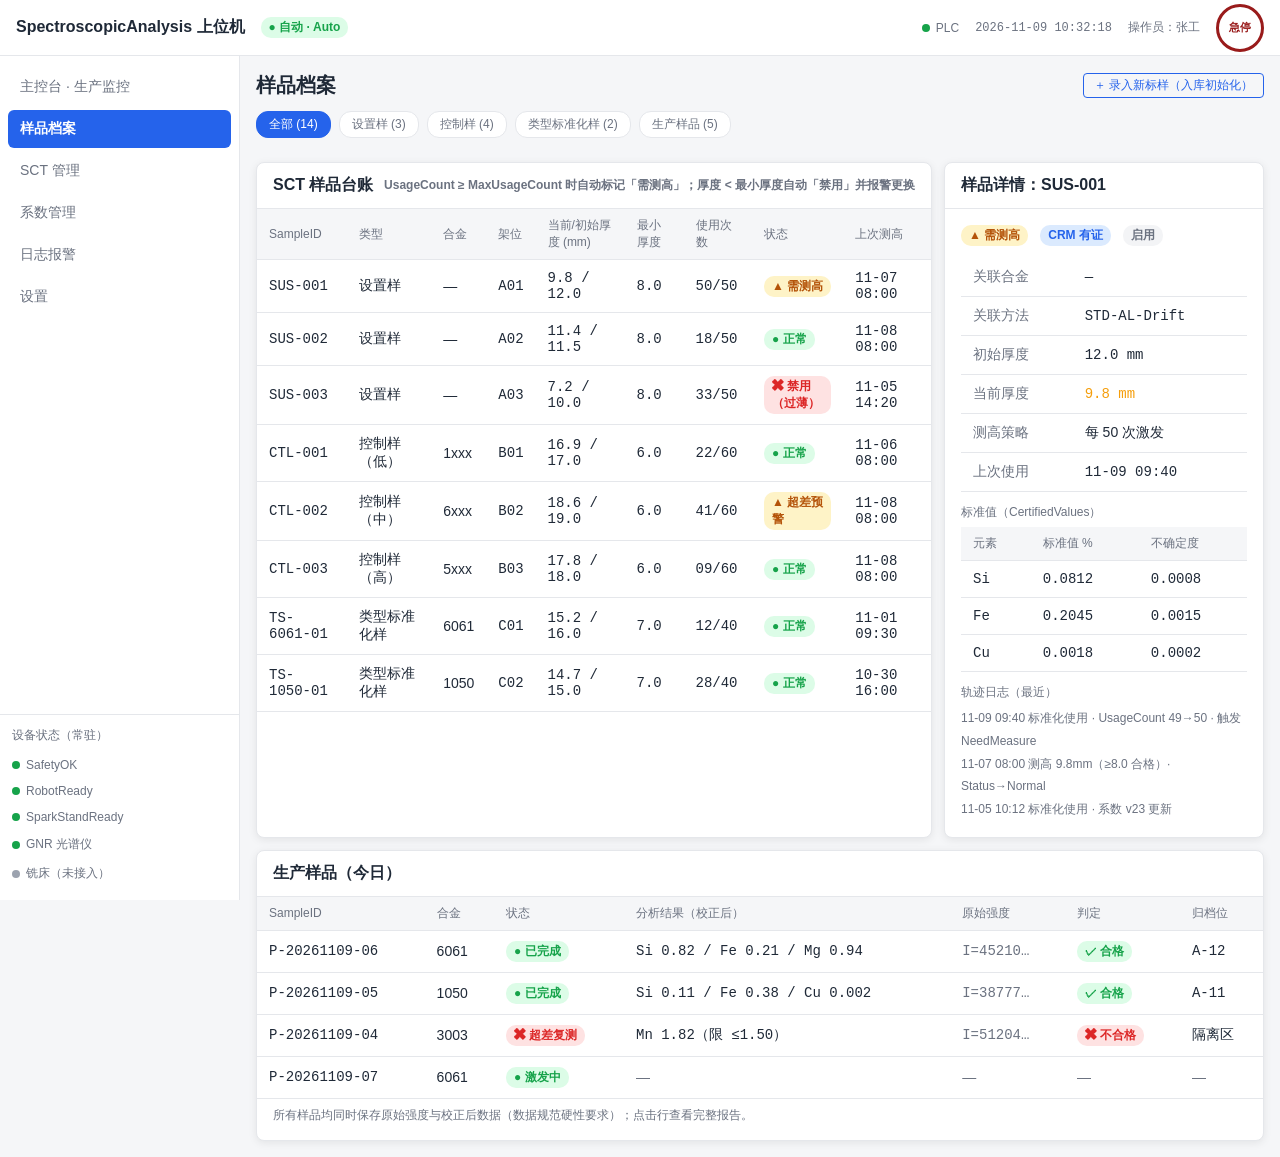
==== docs/prototypes/samples.html @ e900b166 "docs: 添加界面原型（HTML 高保真，6 页 + 导航首页）" ====
<!DOCTYPE html>
<html lang="zh-CN">
<head>
<meta charset="UTF-8">
<title>样品档案 — SpectroscopicAnalysis</title>
<link rel="stylesheet" href="shared.css">
</head>
<body>

<header class="topbar">
  <span class="brand">SpectroscopicAnalysis 上位机</span>
  <span class="badge running">● 自动 · Auto</span>
  <span class="spacer"></span>
  <span class="comm-indicator"><span class="dot running"></span>PLC</span>
  <span class="clock mono">2026-11-09 10:32:18</span>
  <span class="user">操作员：张工</span>
  <button class="estop-btn" onclick="alert('原型演示：触发急停（需二次确认）')">急停</button>
</header>

<div class="layout">
  <aside class="sidebar">
    <nav class="nav">
      <a href="dashboard.html">主控台 · 生产监控</a>
      <a href="samples.html" class="active">样品档案</a>
      <a href="sct.html">SCT 管理</a>
      <a href="coefficients.html">系数管理</a>
      <a href="alarms.html">日志报警</a>
      <a href="settings.html">设置</a>
    </nav>
    <div class="device-panel">
      <h4>设备状态（常驻）</h4>
      <div class="device-row"><span class="comm-indicator"><span class="dot running"></span>SafetyOK</span></div>
      <div class="device-row"><span class="comm-indicator"><span class="dot running"></span>RobotReady</span></div>
      <div class="device-row"><span class="comm-indicator"><span class="dot running"></span>SparkStandReady</span></div>
      <div class="device-row"><span class="comm-indicator"><span class="dot running"></span>GNR 光谱仪</span></div>
      <div class="device-row"><span class="comm-indicator"><span class="dot idle"></span>铣床（未接入）</span></div>
    </div>
  </aside>

  <main class="content">
    <div class="row" style="align-items:center;">
      <span class="page-title">样品档案</span>
      <span class="spacer grow"></span>
      <button class="btn ghost small">＋ 录入新标样（入库初始化）</button>
    </div>

    <!-- 类型筛选 -->
    <div class="tag-filter" id="filter">
      <button class="tf active">全部 (14)</button>
      <button class="tf">设置样 (3)</button>
      <button class="tf">控制样 (4)</button>
      <button class="tf">类型标准化样 (2)</button>
      <button class="tf">生产样品 (5)</button>
    </div>

    <div class="row">
      <!-- 样品台账 -->
      <section class="card grow">
        <div class="card-title">SCT 样品台账
          <span class="text-12 text-secondary">UsageCount ≥ MaxUsageCount 时自动标记「需测高」；厚度 &lt; 最小厚度自动「禁用」并报警更换</span>
        </div>
        <table class="grid">
          <thead><tr>
            <th>SampleID</th><th>类型</th><th>合金</th><th>架位</th><th>当前/初始厚度 (mm)</th><th>最小厚度</th><th>使用次数</th><th>状态</th><th>上次测高</th>
          </tr></thead>
          <tbody>
            <tr onclick="showDetail('SUS-001')" style="cursor:pointer;">
              <td class="mono">SUS-001</td><td>设置样</td><td>—</td><td class="mono">A01</td><td class="mono">9.8 / 12.0</td><td class="mono">8.0</td><td class="mono">50/50</td>
              <td><span class="badge warning">▲ 需测高</span></td><td class="mono">11-07 08:00</td>
            </tr>
            <tr onclick="showDetail('SUS-002')" style="cursor:pointer;">
              <td class="mono">SUS-002</td><td>设置样</td><td>—</td><td class="mono">A02</td><td class="mono">11.4 / 11.5</td><td class="mono">8.0</td><td class="mono">18/50</td>
              <td><span class="badge running">● 正常</span></td><td class="mono">11-08 08:00</td>
            </tr>
            <tr onclick="showDetail('SUS-003')" style="cursor:pointer;">
              <td class="mono">SUS-003</td><td>设置样</td><td>—</td><td class="mono">A03</td><td class="mono">7.2 / 10.0</td><td class="mono">8.0</td><td class="mono">33/50</td>
              <td><span class="badge failed">✖ 禁用（过薄）</span></td><td class="mono">11-05 14:20</td>
            </tr>
            <tr onclick="showDetail('CTL-001')" style="cursor:pointer;">
              <td class="mono">CTL-001</td><td>控制样（低）</td><td>1xxx</td><td class="mono">B01</td><td class="mono">16.9 / 17.0</td><td class="mono">6.0</td><td class="mono">22/60</td>
              <td><span class="badge running">● 正常</span></td><td class="mono">11-06 08:00</td>
            </tr>
            <tr onclick="showDetail('CTL-002')" style="cursor:pointer;">
              <td class="mono">CTL-002</td><td>控制样（中）</td><td>6xxx</td><td class="mono">B02</td><td class="mono">18.6 / 19.0</td><td class="mono">6.0</td><td class="mono">41/60</td>
              <td><span class="badge warning">▲ 超差预警</span></td><td class="mono">11-08 08:00</td>
            </tr>
            <tr onclick="showDetail('CTL-003')" style="cursor:pointer;">
              <td class="mono">CTL-003</td><td>控制样（高）</td><td>5xxx</td><td class="mono">B03</td><td class="mono">17.8 / 18.0</td><td class="mono">6.0</td><td class="mono">09/60</td>
              <td><span class="badge running">● 正常</span></td><td class="mono">11-08 08:00</td>
            </tr>
            <tr onclick="showDetail('TS-6061-01')" style="cursor:pointer;">
              <td class="mono">TS-6061-01</td><td>类型标准化样</td><td>6061</td><td class="mono">C01</td><td class="mono">15.2 / 16.0</td><td class="mono">7.0</td><td class="mono">12/40</td>
              <td><span class="badge running">● 正常</span></td><td class="mono">11-01 09:30</td>
            </tr>
            <tr onclick="showDetail('TS-1050-01')" style="cursor:pointer;">
              <td class="mono">TS-1050-01</td><td>类型标准化样</td><td>1050</td><td class="mono">C02</td><td class="mono">14.7 / 15.0</td><td class="mono">7.0</td><td class="mono">28/40</td>
              <td><span class="badge running">● 正常</span></td><td class="mono">10-30 16:00</td>
            </tr>
          </tbody>
        </table>
      </section>

      <!-- 详情卡片 -->
      <section class="card" style="width:320px; align-self:flex-start;">
        <div class="card-title" id="detailTitle">样品详情：SUS-001</div>
        <div class="card-body">
          <div class="row" style="margin-bottom:12px;">
            <span class="badge warning">▲ 需测高</span>
            <span class="badge info">CRM 有证</span>
            <span class="badge idle">启用</span>
          </div>
          <table class="grid">
            <tbody>
              <tr><td class="text-secondary">关联合金</td><td class="mono">—</td></tr>
              <tr><td class="text-secondary">关联方法</td><td class="mono">STD-AL-Drift</td></tr>
              <tr><td class="text-secondary">初始厚度</td><td class="mono">12.0 mm</td></tr>
              <tr><td class="text-secondary">当前厚度</td><td class="mono" style="color:var(--color-status-warning)">9.8 mm</td></tr>
              <tr><td class="text-secondary">测高策略</td><td>每 50 次激发</td></tr>
              <tr><td class="text-secondary">上次使用</td><td class="mono">11-09 09:40</td></tr>
            </tbody>
          </table>
          <div style="font-size:12px;color:var(--color-text-secondary);margin:12px 0 6px;">标准值（CertifiedValues）</div>
          <table class="grid">
            <thead><tr><th>元素</th><th>标准值 %</th><th>不确定度</th></tr></thead>
            <tbody>
              <tr><td class="mono">Si</td><td class="mono">0.0812</td><td class="mono">0.0008</td></tr>
              <tr><td class="mono">Fe</td><td class="mono">0.2045</td><td class="mono">0.0015</td></tr>
              <tr><td class="mono">Cu</td><td class="mono">0.0018</td><td class="mono">0.0002</td></tr>
            </tbody>
          </table>
          <div style="font-size:12px;color:var(--color-text-secondary);margin:12px 0 6px;">轨迹日志（最近）</div>
          <div class="text-12 text-secondary" style="line-height:1.9;">
            11-09 09:40 标准化使用 · UsageCount 49→50 · 触发 NeedMeasure<br>
            11-07 08:00 测高 9.8mm（≥8.0 合格）· Status→Normal<br>
            11-05 10:12 标准化使用 · 系数 v23 更新
          </div>
        </div>
      </section>
    </div>

    <!-- 生产样品 -->
    <section class="card">
      <div class="card-title">生产样品（今日）</div>
      <table class="grid">
        <thead><tr>
          <th>SampleID</th><th>合金</th><th>状态</th><th>分析结果（校正后）</th><th>原始强度</th><th>判定</th><th>归档位</th>
        </tr></thead>
        <tbody>
          <tr><td class="mono">P-20261109-06</td><td>6061</td><td><span class="badge running">● 已完成</span></td><td class="mono">Si 0.82 / Fe 0.21 / Mg 0.94</td><td class="mono text-secondary">I=45210…</td><td><span class="badge running">✓ 合格</span></td><td class="mono">A-12</td></tr>
          <tr><td class="mono">P-20261109-05</td><td>1050</td><td><span class="badge running">● 已完成</span></td><td class="mono">Si 0.11 / Fe 0.38 / Cu 0.002</td><td class="mono text-secondary">I=38777…</td><td><span class="badge running">✓ 合格</span></td><td class="mono">A-11</td></tr>
          <tr><td class="mono">P-20261109-04</td><td>3003</td><td><span class="badge failed">✖ 超差复测</span></td><td class="mono">Mn 1.82（限 ≤1.50）</td><td class="mono text-secondary">I=51204…</td><td><span class="badge failed">✖ 不合格</span></td><td class="mono">隔离区</td></tr>
          <tr><td class="mono">P-20261109-07</td><td>6061</td><td><span class="badge running">● 激发中</span></td><td class="text-secondary">—</td><td class="text-secondary">—</td><td class="text-secondary">—</td><td class="text-secondary">—</td></tr>
        </tbody>
      </table>
      <div class="card-body text-12 text-secondary" style="padding-top:8px;">所有样品均同时保存原始强度与校正后数据（数据规范硬性要求）；点击行查看完整报告。</div>
    </section>
  </main>
</div>

<script>
// 筛选演示
document.querySelectorAll('#filter .tf').forEach(t => t.onclick = () => {
  document.querySelectorAll('#filter .tf').forEach(x => x.classList.remove('active'));
  t.classList.add('active');
});
// 详情切换演示
function showDetail(id) {
  document.getElementById('detailTitle').textContent = '样品详情：' + id;
}
</script>
</body>
</html>
---- docs/prototypes/shared.css ----
/* ============================================================
   SpectroscopicAnalysis 上位机界面原型 · 共享样式
   依据：docs/界面设计规范.md（浅色简洁风 + HandyControl 语义）
   色值/字号/布局均与规范一一对应，作为 WPF 开发像素级参照
   ============================================================ */

:root {
  /* ---- 3.1 基础色板 ---- */
  --color-bg-page: #F5F6F8;
  --color-bg-card: #FFFFFF;
  --color-border-default: #E5E7EB;
  --color-primary: #2563EB;
  --color-primary-hover: #1D4ED8;
  --color-danger: #DC2626;

  /* ---- 3.2 文字层级 ---- */
  --color-text-primary: #1F2937;
  --color-text-secondary: #6B7280;
  --color-text-disabled: #D1D5DB;

  /* ---- 3.3 状态色（语义固定） ---- */
  --color-status-running: #16A34A;
  --color-status-idle: #9CA3AF;
  --color-status-warning: #F59E0B;
  --color-status-failed: #DC2626;
  --color-status-emergency: #991B1B;
  --color-status-info: #2563EB;

  /* ---- 布局常量 ---- */
  --topbar-h: 56px;
  --sidebar-w: 240px;
  --radius-card: 8px;
  --font-family: "Microsoft YaHei UI", "Microsoft YaHei", "PingFang SC", sans-serif;
}

* { margin: 0; padding: 0; box-sizing: border-box; }

body {
  font-family: var(--font-family);
  font-size: 14px;
  color: var(--color-text-primary);
  background: var(--color-bg-page);
}

/* ============ 布局骨架（规范第 5 节） ============ */

/* 顶栏 56px */
.topbar {
  height: var(--topbar-h);
  background: var(--color-bg-card);
  border-bottom: 1px solid var(--color-border-default);
  display: flex;
  align-items: center;
  padding: 0 16px;
  gap: 16px;
  position: fixed;
  top: 0; left: 0; right: 0;
  z-index: 100;
}
.topbar .brand {
  font-size: 16px;
  font-weight: 600;
  color: var(--color-text-primary);
}
.topbar .spacer { flex: 1; }
.topbar .clock, .topbar .user {
  font-size: 12px;
  color: var(--color-text-secondary);
}

/* 系统模式切换（规范 6：单选高亮） */
.mode-switch { display: flex; gap: 4px; }
.mode-switch .mode-btn {
  padding: 6px 14px;
  font-size: 12px;
  border: 1px solid var(--color-border-default);
  border-radius: 4px;
  background: var(--color-bg-card);
  color: var(--color-text-secondary);
  cursor: pointer;
}
.mode-switch .mode-btn.active {
  background: var(--color-primary);
  border-color: var(--color-primary);
  color: #FFFFFF;
  font-weight: 600;
}
.mode-switch .mode-btn.active.emergency { background: var(--color-status-emergency); border-color: var(--color-status-emergency); }

/* PLC 心跳/通信状态 */
.comm-indicator { display: flex; align-items: center; gap: 6px; font-size: 12px; color: var(--color-text-secondary); }
.dot { width: 8px; height: 8px; border-radius: 50%; display: inline-block; }
.dot.running { background: var(--color-status-running); }
.dot.idle { background: var(--color-status-idle); }
.dot.warning { background: var(--color-status-warning); }
.dot.failed { background: var(--color-status-failed); }
.dot.emergency { background: var(--color-status-emergency); }

/* 急停按钮（规范 5：全局常驻，≥48px，深红高对比） */
.estop-btn {
  width: 48px; height: 48px;
  border-radius: 50%;
  border: 3px solid var(--color-status-emergency);
  background: #FFFFFF;
  color: var(--color-status-emergency);
  font-size: 11px;
  font-weight: 700;
  cursor: pointer;
}
.estop-btn:hover { background: var(--color-status-emergency); color: #FFFFFF; }

/* 主体：左栏 240px + 内容卡片流 */
.layout { display: flex; margin-top: var(--topbar-h); min-height: calc(100vh - var(--topbar-h)); }

.sidebar {
  width: var(--sidebar-w);
  background: var(--color-bg-card);
  border-right: 1px solid var(--color-border-default);
  display: flex;
  flex-direction: column;
  position: fixed;
  top: var(--topbar-h);
  bottom: 0;
}
.nav { flex: 1; padding: 12px 8px; }
.nav a {
  display: block;
  padding: 10px 12px;
  margin-bottom: 4px;
  border-radius: 6px;
  color: var(--color-text-secondary);
  text-decoration: none;
  font-size: 14px;
}
.nav a:hover { background: var(--color-bg-page); color: var(--color-text-primary); }
.nav a.active { background: var(--color-primary); color: #FFFFFF; font-weight: 600; }

/* 设备状态固定区（规范 5：常驻可见） */
.device-panel {
  border-top: 1px solid var(--color-border-default);
  padding: 12px;
}
.device-panel h4 {
  font-size: 12px;
  color: var(--color-text-secondary);
  font-weight: 400;
  margin-bottom: 8px;
}
.device-row {
  display: flex;
  align-items: center;
  justify-content: space-between;
  padding: 6px 0;
  font-size: 12px;
}

.content {
  flex: 1;
  margin-left: var(--sidebar-w);
  padding: 16px;
  display: flex;
  flex-direction: column;
  gap: 12px;
}

/* 卡片（圆角 8px 轻阴影） */
.card {
  background: var(--color-bg-card);
  border: 1px solid var(--color-border-default);
  border-radius: var(--radius-card);
  box-shadow: 0 2px 8px rgba(0, 0, 0, 0.08);
}
.card .card-title {
  padding: 12px 16px;
  font-size: 16px;
  font-weight: 600;
  border-bottom: 1px solid var(--color-border-default);
  display: flex;
  align-items: center;
  justify-content: space-between;
}
.card .card-body { padding: 16px; }

/* 页面标题 */
.page-title { font-size: 20px; font-weight: 600; }

/* ============ 状态徽章（颜色+文字双表达，规范 3.3） ============ */
.badge {
  display: inline-flex;
  align-items: center;
  gap: 4px;
  padding: 2px 8px;
  border-radius: 10px;
  font-size: 12px;
  font-weight: 600;
}
.badge.running { background: #DCFCE7; color: var(--color-status-running); }
.badge.idle    { background: #F3F4F6; color: var(--color-text-secondary); }
.badge.warning { background: #FEF3C7; color: #B45309; }
.badge.failed  { background: #FEE2E2; color: var(--color-status-failed); }
.badge.emergency { background: #FEE2E2; color: var(--color-status-emergency); }
.badge.info    { background: #DBEAFE; color: var(--color-primary); }

/* ============ 表格 ============ */
table.grid { width: 100%; border-collapse: collapse; font-size: 14px; }
table.grid th {
  text-align: left;
  padding: 8px 12px;
  background: var(--color-bg-page);
  color: var(--color-text-secondary);
  font-weight: 400;
  font-size: 12px;
  border-bottom: 1px solid var(--color-border-default);
}
table.grid td {
  padding: 10px 12px;
  border-bottom: 1px solid var(--color-border-default);
}

/* ============ 按钮 ============ */
.btn {
  padding: 6px 16px;
  border-radius: 4px;
  border: 1px solid var(--color-border-default);
  background: var(--color-bg-card);
  color: var(--color-text-primary);
  font-size: 14px;
  cursor: pointer;
  font-family: inherit;
}
.btn.primary { background: var(--color-primary); border-color: var(--color-primary); color: #FFFFFF; }
.btn.primary:hover { background: var(--color-primary-hover); }
.btn.danger { background: var(--color-danger); border-color: var(--color-danger); color: #FFFFFF; }
.btn.ghost { border-color: var(--color-primary); color: var(--color-primary); background: transparent; }
.btn.small { padding: 3px 10px; font-size: 12px; }
.btn:disabled { background: var(--color-text-disabled); border-color: var(--color-text-disabled); color: #FFFFFF; cursor: not-allowed; }

/* ============ StepBar 任务步骤（规范 8：StepBar） ============ */
.stepbar { display: flex; align-items: center; margin: 8px 0; }
.stepbar .step { display: flex; flex-direction: column; align-items: center; gap: 4px; flex: 1; }
.stepbar .step .node {
  width: 24px; height: 24px;
  border-radius: 50%;
  border: 2px solid var(--color-text-disabled);
  background: var(--color-bg-card);
  display: flex; align-items: center; justify-content: center;
  font-size: 12px; color: var(--color-text-disabled);
}
.stepbar .step.done .node { border-color: var(--color-status-running); background: var(--color-status-running); color: #FFFFFF; }
.stepbar .step.current .node { border-color: var(--color-primary); color: var(--color-primary); }
.stepbar .step .label { font-size: 12px; color: var(--color-text-secondary); }
.stepbar .step.done .label, .stepbar .step.current .label { color: var(--color-text-primary); }
.stepbar .connector { flex: 1; height: 2px; background: var(--color-border-default); margin: 0 -8px 16px; }
.stepbar .connector.done { background: var(--color-status-running); }

/* ============ 报警条四级（规范 7） ============ */
.alarm-item {
  display: flex;
  align-items: center;
  gap: 8px;
  padding: 8px 12px;
  border-radius: 4px;
  font-size: 14px;
  margin-bottom: 8px;
  border-left: 4px solid;
}
.alarm-item .alarm-time { font-size: 12px; color: var(--color-text-secondary); margin-left: auto; }
.alarm-item.info     { background: #DBEAFE; border-left-color: var(--color-status-info); color: #1E40AF; }
.alarm-item.warning  { background: #FEF3C7; border-left-color: var(--color-status-warning); color: #92400E; }
.alarm-item.fault    { background: #FEE2E2; border-left-color: var(--color-status-failed); color: #991B1B; }
.alarm-item.emergency{ background: #FECACA; border-left-color: var(--color-status-emergency); color: var(--color-status-emergency); font-weight: 600; }

/* ============ 确认弹窗（规范 8：危险操作二次确认） ============ */
.modal-mask {
  display: none;
  position: fixed; inset: 0;
  background: rgba(0, 0, 0, 0.4);
  z-index: 200;
  align-items: center; justify-content: center;
}
.modal-mask.show { display: flex; }
.modal {
  width: 420px;
  background: var(--color-bg-card);
  border-radius: var(--radius-card);
  box-shadow: 0 8px 32px rgba(0, 0, 0, 0.2);
}
.modal .modal-title { padding: 16px; font-size: 16px; font-weight: 600; border-bottom: 1px solid var(--color-border-default); }
.modal .modal-body { padding: 16px; font-size: 14px; color: var(--color-text-secondary); line-height: 1.6; }
.modal .modal-footer { padding: 12px 16px; border-top: 1px solid var(--color-border-default); display: flex; justify-content: flex-end; gap: 8px; }

/* ============ 通用工具类 ============ */
.text-secondary { color: var(--color-text-secondary); }
.text-12 { font-size: 12px; }
.mono { font-family: Consolas, monospace; }
.row { display: flex; gap: 12px; }
.grow { flex: 1; }
.tag-filter { display: flex; gap: 8px; margin-bottom: 12px; }
.tag-filter .tf {
  padding: 4px 12px; border-radius: 12px; font-size: 12px;
  border: 1px solid var(--color-border-default); background: var(--color-bg-card);
  color: var(--color-text-secondary); cursor: pointer;
}
.tag-filter .tf.active { background: var(--color-primary); border-color: var(--color-primary); color: #FFF; }

/* KPI 大数值（规范 4：28-32 SemiBold） */
.kpi { font-size: 28px; font-weight: 600; }
.kpi-label { font-size: 12px; color: var(--color-text-secondary); }
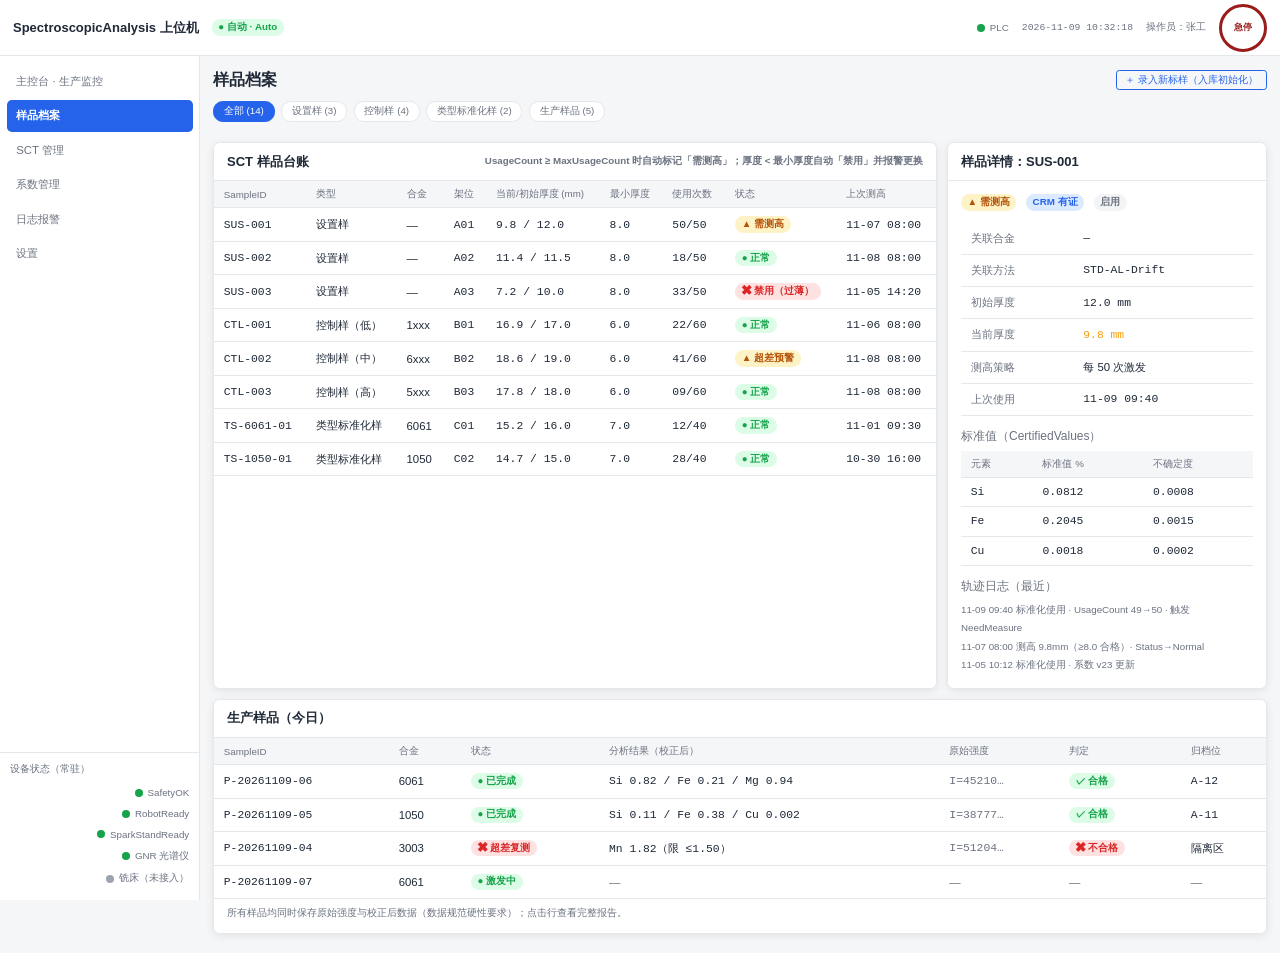
==== commit 8421bfd5: "docs: 新增弹性布局强制规则并弹性化原型" ====
--- a/docs/prototypes/samples.html
+++ b/docs/prototypes/samples.html
@@ -100,8 +100,8 @@
         </table>
       </section>
 
-      <!-- 详情卡片 -->
-      <section class="card" style="width:320px; align-self:flex-start;">
+      <!-- 详情卡片（弹性：基准 320px，可收缩至 280px） -->
+      <section class="card" style="flex: 0 1 320px; min-width: 280px; align-self: flex-start;">
         <div class="card-title" id="detailTitle">样品详情：SUS-001</div>
         <div class="card-body">
           <div class="row" style="margin-bottom:12px;">
--- a/docs/prototypes/shared.css
+++ b/docs/prototypes/shared.css
@@ -1,7 +1,9 @@
 /* ============================================================
-   SpectroscopicAnalysis 上位机界面原型 · 共享样式
-   依据：docs/界面设计规范.md（浅色简洁风 + HandyControl 语义）
-   色值/字号/布局均与规范一一对应，作为 WPF 开发像素级参照
+   SpectroscopicAnalysis 上位机界面原型 · 共享样式（弹性布局版）
+   依据：docs/界面设计规范.md 第 5 节（弹性布局强制）
+   - 尺寸/字号一律 rem 相对单位；根字号随视口分档（1920 基准 16px，≤1440 取 14px，≤1280 取 13px）
+   - 侧栏 clamp 弹性区间；宽表格 overflow-x 滚动；间距 4/8 基数（rem）
+   - 固定像素仅限图标白名单：状态点 8px、急停钮 48px、步骤节点 24px、顶栏 56px
    ============================================================ */
 
 :root {
@@ -26,58 +28,67 @@
   --color-status-emergency: #991B1B;
   --color-status-info: #2563EB;
 
-  /* ---- 布局常量 ---- */
-  --topbar-h: 56px;
-  --sidebar-w: 240px;
-  --radius-card: 8px;
+  /* ---- 布局常量（弹性） ---- */
+  --topbar-h: 56px;                                  /* 视觉锚点，固定白名单 */
+  --sidebar-w: clamp(200px, 12.5vw, 260px);          /* 侧栏弹性区间 */
+  --radius-card: 0.5rem;
   --font-family: "Microsoft YaHei UI", "Microsoft YaHei", "PingFang SC", sans-serif;
 }
+
+/* 根字号分档：字体随窗口弹性（16px@1920 → 14px@≤1440 → 13px@≤1280） */
+html { font-size: 16px; }
+@media (max-width: 1440px) { html { font-size: 14px; } }
+@media (max-width: 1280px) { html { font-size: 13px; } }
 
 * { margin: 0; padding: 0; box-sizing: border-box; }
 
 body {
   font-family: var(--font-family);
-  font-size: 14px;
+  font-size: 0.875rem;
   color: var(--color-text-primary);
   background: var(--color-bg-page);
+  min-width: 1024px; /* 原型最低支持 1024，低于此出现滚动条 */
 }
 
 /* ============ 布局骨架（规范第 5 节） ============ */
 
-/* 顶栏 56px */
+/* 顶栏 56px（固定白名单），宽度全弹性 */
 .topbar {
   height: var(--topbar-h);
   background: var(--color-bg-card);
   border-bottom: 1px solid var(--color-border-default);
   display: flex;
   align-items: center;
-  padding: 0 16px;
-  gap: 16px;
+  padding: 0 1rem;
+  gap: 1rem;
   position: fixed;
   top: 0; left: 0; right: 0;
   z-index: 100;
 }
 .topbar .brand {
-  font-size: 16px;
+  font-size: 1rem;
   font-weight: 600;
   color: var(--color-text-primary);
+  white-space: nowrap;
 }
 .topbar .spacer { flex: 1; }
 .topbar .clock, .topbar .user {
-  font-size: 12px;
-  color: var(--color-text-secondary);
+  font-size: 0.75rem;
+  color: var(--color-text-secondary);
+  white-space: nowrap;
 }
 
 /* 系统模式切换（规范 6：单选高亮） */
-.mode-switch { display: flex; gap: 4px; }
+.mode-switch { display: flex; gap: 0.25rem; }
 .mode-switch .mode-btn {
-  padding: 6px 14px;
-  font-size: 12px;
+  padding: 0.375rem 0.875rem;
+  font-size: 0.75rem;
   border: 1px solid var(--color-border-default);
-  border-radius: 4px;
+  border-radius: 0.25rem;
   background: var(--color-bg-card);
   color: var(--color-text-secondary);
   cursor: pointer;
+  white-space: nowrap;
 }
 .mode-switch .mode-btn.active {
   background: var(--color-primary);
@@ -88,28 +99,29 @@
 .mode-switch .mode-btn.active.emergency { background: var(--color-status-emergency); border-color: var(--color-status-emergency); }
 
 /* PLC 心跳/通信状态 */
-.comm-indicator { display: flex; align-items: center; gap: 6px; font-size: 12px; color: var(--color-text-secondary); }
-.dot { width: 8px; height: 8px; border-radius: 50%; display: inline-block; }
+.comm-indicator { display: flex; align-items: center; gap: 0.375rem; font-size: 0.75rem; color: var(--color-text-secondary); white-space: nowrap; }
+.dot { width: 8px; height: 8px; border-radius: 50%; display: inline-block; flex: none; } /* 图标白名单：固定 8px */
 .dot.running { background: var(--color-status-running); }
 .dot.idle { background: var(--color-status-idle); }
 .dot.warning { background: var(--color-status-warning); }
 .dot.failed { background: var(--color-status-failed); }
 .dot.emergency { background: var(--color-status-emergency); }
 
-/* 急停按钮（规范 5：全局常驻，≥48px，深红高对比） */
+/* 急停按钮（规范 5：全局常驻，48px 图标白名单） */
 .estop-btn {
   width: 48px; height: 48px;
   border-radius: 50%;
   border: 3px solid var(--color-status-emergency);
   background: #FFFFFF;
   color: var(--color-status-emergency);
-  font-size: 11px;
+  font-size: 0.6875rem;
   font-weight: 700;
   cursor: pointer;
+  flex: none;
 }
 .estop-btn:hover { background: var(--color-status-emergency); color: #FFFFFF; }
 
-/* 主体：左栏 240px + 内容卡片流 */
+/* 主体：弹性侧栏 + 内容卡片流 */
 .layout { display: flex; margin-top: var(--topbar-h); min-height: calc(100vh - var(--topbar-h)); }
 
 .sidebar {
@@ -122,15 +134,18 @@
   top: var(--topbar-h);
   bottom: 0;
 }
-.nav { flex: 1; padding: 12px 8px; }
+.nav { flex: 1; padding: 0.75rem 0.5rem; }
 .nav a {
   display: block;
-  padding: 10px 12px;
-  margin-bottom: 4px;
-  border-radius: 6px;
+  padding: 0.625rem 0.75rem;
+  margin-bottom: 0.25rem;
+  border-radius: 0.375rem;
   color: var(--color-text-secondary);
   text-decoration: none;
-  font-size: 14px;
+  font-size: 0.875rem;
+  white-space: nowrap;
+  overflow: hidden;
+  text-overflow: ellipsis;
 }
 .nav a:hover { background: var(--color-bg-page); color: var(--color-text-primary); }
 .nav a.active { background: var(--color-primary); color: #FFFFFF; font-weight: 600; }
@@ -138,61 +153,71 @@
 /* 设备状态固定区（规范 5：常驻可见） */
 .device-panel {
   border-top: 1px solid var(--color-border-default);
-  padding: 12px;
+  padding: 0.75rem;
 }
 .device-panel h4 {
-  font-size: 12px;
+  font-size: 0.75rem;
   color: var(--color-text-secondary);
   font-weight: 400;
-  margin-bottom: 8px;
+  margin-bottom: 0.5rem;
 }
 .device-row {
   display: flex;
   align-items: center;
   justify-content: space-between;
-  padding: 6px 0;
-  font-size: 12px;
-}
+  gap: 0.5rem;
+  padding: 0.375rem 0;
+  font-size: 0.75rem;
+}
+.device-row > span:last-child, .device-row > .badge { margin-left: auto; }
 
 .content {
   flex: 1;
+  min-width: 0;               /* 防止 flex 子项内容撑破 */
   margin-left: var(--sidebar-w);
-  padding: 16px;
+  padding: 1rem;
   display: flex;
   flex-direction: column;
-  gap: 12px;
-}
-
-/* 卡片（圆角 8px 轻阴影） */
+  gap: 0.75rem;
+}
+
+/* 卡片（圆角 8px 轻阴影；宽表格/内容横向滚动不破版） */
 .card {
   background: var(--color-bg-card);
   border: 1px solid var(--color-border-default);
   border-radius: var(--radius-card);
   box-shadow: 0 2px 8px rgba(0, 0, 0, 0.08);
+  overflow-x: auto;           /* 弹性：窄窗口宽内容滚动 */
+  overflow-y: hidden;
 }
 .card .card-title {
-  padding: 12px 16px;
-  font-size: 16px;
+  padding: 0.75rem 1rem;
+  font-size: 1rem;
   font-weight: 600;
   border-bottom: 1px solid var(--color-border-default);
   display: flex;
   align-items: center;
   justify-content: space-between;
-}
-.card .card-body { padding: 16px; }
+  gap: 0.5rem;
+  min-width: 0;
+}
+.card .card-title > * { flex-shrink: 0; }
+.card .card-title > .text-12:last-child, .card .card-title > span:last-child { flex-shrink: 1; min-width: 0; overflow: hidden; text-overflow: ellipsis; }
+.card .card-body { padding: 1rem; min-width: 0; }
 
 /* 页面标题 */
-.page-title { font-size: 20px; font-weight: 600; }
+.page-title { font-size: 1.25rem; font-weight: 600; white-space: nowrap; }
 
 /* ============ 状态徽章（颜色+文字双表达，规范 3.3） ============ */
 .badge {
   display: inline-flex;
   align-items: center;
-  gap: 4px;
-  padding: 2px 8px;
-  border-radius: 10px;
-  font-size: 12px;
+  gap: 0.25rem;
+  padding: 0.125rem 0.5rem;
+  border-radius: 0.625rem;
+  font-size: 0.75rem;
   font-weight: 600;
+  white-space: nowrap;
 }
 .badge.running { background: #DCFCE7; color: var(--color-status-running); }
 .badge.idle    { background: #F3F4F6; color: var(--color-text-secondary); }
@@ -201,70 +226,76 @@
 .badge.emergency { background: #FEE2E2; color: var(--color-status-emergency); }
 .badge.info    { background: #DBEAFE; color: var(--color-primary); }
 
-/* ============ 表格 ============ */
-table.grid { width: 100%; border-collapse: collapse; font-size: 14px; }
+/* ============ 表格（弹性：横向滚动，禁破版） ============ */
+table.grid { width: 100%; border-collapse: collapse; font-size: 0.875rem; }
 table.grid th {
   text-align: left;
-  padding: 8px 12px;
+  padding: 0.5rem 0.75rem;
   background: var(--color-bg-page);
   color: var(--color-text-secondary);
   font-weight: 400;
-  font-size: 12px;
+  font-size: 0.75rem;
   border-bottom: 1px solid var(--color-border-default);
+  white-space: nowrap;
 }
 table.grid td {
-  padding: 10px 12px;
+  padding: 0.625rem 0.75rem;
   border-bottom: 1px solid var(--color-border-default);
+  white-space: nowrap;
 }
 
 /* ============ 按钮 ============ */
 .btn {
-  padding: 6px 16px;
-  border-radius: 4px;
+  padding: 0.375rem 1rem;
+  border-radius: 0.25rem;
   border: 1px solid var(--color-border-default);
   background: var(--color-bg-card);
   color: var(--color-text-primary);
-  font-size: 14px;
+  font-size: 0.875rem;
   cursor: pointer;
   font-family: inherit;
+  white-space: nowrap;
 }
 .btn.primary { background: var(--color-primary); border-color: var(--color-primary); color: #FFFFFF; }
 .btn.primary:hover { background: var(--color-primary-hover); }
 .btn.danger { background: var(--color-danger); border-color: var(--color-danger); color: #FFFFFF; }
 .btn.ghost { border-color: var(--color-primary); color: var(--color-primary); background: transparent; }
-.btn.small { padding: 3px 10px; font-size: 12px; }
+.btn.small { padding: 0.1875rem 0.625rem; font-size: 0.75rem; }
 .btn:disabled { background: var(--color-text-disabled); border-color: var(--color-text-disabled); color: #FFFFFF; cursor: not-allowed; }
 
 /* ============ StepBar 任务步骤（规范 8：StepBar） ============ */
-.stepbar { display: flex; align-items: center; margin: 8px 0; }
-.stepbar .step { display: flex; flex-direction: column; align-items: center; gap: 4px; flex: 1; }
+.stepbar { display: flex; align-items: flex-start; margin: 0.5rem 0; }
+.stepbar .step { display: flex; flex-direction: column; align-items: center; gap: 0.25rem; flex: 1; min-width: 0; }
 .stepbar .step .node {
-  width: 24px; height: 24px;
+  width: 24px; height: 24px;   /* 图标白名单 */
   border-radius: 50%;
   border: 2px solid var(--color-text-disabled);
   background: var(--color-bg-card);
   display: flex; align-items: center; justify-content: center;
-  font-size: 12px; color: var(--color-text-disabled);
+  font-size: 0.75rem; color: var(--color-text-disabled);
+  flex: none;
 }
 .stepbar .step.done .node { border-color: var(--color-status-running); background: var(--color-status-running); color: #FFFFFF; }
 .stepbar .step.current .node { border-color: var(--color-primary); color: var(--color-primary); }
-.stepbar .step .label { font-size: 12px; color: var(--color-text-secondary); }
+.stepbar .step .label { font-size: 0.75rem; color: var(--color-text-secondary); text-align: center; }
 .stepbar .step.done .label, .stepbar .step.current .label { color: var(--color-text-primary); }
-.stepbar .connector { flex: 1; height: 2px; background: var(--color-border-default); margin: 0 -8px 16px; }
+.stepbar .connector { flex: 1; height: 2px; background: var(--color-border-default); margin: 0 -0.5rem 1rem; }
 .stepbar .connector.done { background: var(--color-status-running); }
 
 /* ============ 报警条四级（规范 7） ============ */
 .alarm-item {
   display: flex;
   align-items: center;
-  gap: 8px;
-  padding: 8px 12px;
-  border-radius: 4px;
-  font-size: 14px;
-  margin-bottom: 8px;
+  gap: 0.5rem;
+  padding: 0.5rem 0.75rem;
+  border-radius: 0.25rem;
+  font-size: 0.875rem;
+  margin-bottom: 0.5rem;
   border-left: 4px solid;
-}
-.alarm-item .alarm-time { font-size: 12px; color: var(--color-text-secondary); margin-left: auto; }
+  min-width: 0;
+}
+.alarm-item .alarm-time { font-size: 0.75rem; color: var(--color-text-secondary); margin-left: auto; flex: none; }
+.alarm-item > span:not(.alarm-time) { overflow: hidden; text-overflow: ellipsis; white-space: nowrap; }
 .alarm-item.info     { background: #DBEAFE; border-left-color: var(--color-status-info); color: #1E40AF; }
 .alarm-item.warning  { background: #FEF3C7; border-left-color: var(--color-status-warning); color: #92400E; }
 .alarm-item.fault    { background: #FEE2E2; border-left-color: var(--color-status-failed); color: #991B1B; }
@@ -280,29 +311,30 @@
 }
 .modal-mask.show { display: flex; }
 .modal {
-  width: 420px;
+  width: min(420px, 90vw);    /* 弹性：小窗口不超过 90vw */
   background: var(--color-bg-card);
   border-radius: var(--radius-card);
   box-shadow: 0 8px 32px rgba(0, 0, 0, 0.2);
 }
-.modal .modal-title { padding: 16px; font-size: 16px; font-weight: 600; border-bottom: 1px solid var(--color-border-default); }
-.modal .modal-body { padding: 16px; font-size: 14px; color: var(--color-text-secondary); line-height: 1.6; }
-.modal .modal-footer { padding: 12px 16px; border-top: 1px solid var(--color-border-default); display: flex; justify-content: flex-end; gap: 8px; }
+.modal .modal-title { padding: 1rem; font-size: 1rem; font-weight: 600; border-bottom: 1px solid var(--color-border-default); }
+.modal .modal-body { padding: 1rem; font-size: 0.875rem; color: var(--color-text-secondary); line-height: 1.6; }
+.modal .modal-footer { padding: 0.75rem 1rem; border-top: 1px solid var(--color-border-default); display: flex; justify-content: flex-end; gap: 0.5rem; }
 
 /* ============ 通用工具类 ============ */
 .text-secondary { color: var(--color-text-secondary); }
-.text-12 { font-size: 12px; }
+.text-12 { font-size: 0.75rem; }
 .mono { font-family: Consolas, monospace; }
-.row { display: flex; gap: 12px; }
+.row { display: flex; gap: 0.75rem; }
+.row > * { min-width: 0; }      /* flex 子项禁止撑破容器 */
 .grow { flex: 1; }
-.tag-filter { display: flex; gap: 8px; margin-bottom: 12px; }
+.tag-filter { display: flex; gap: 0.5rem; margin-bottom: 0.75rem; flex-wrap: wrap; }
 .tag-filter .tf {
-  padding: 4px 12px; border-radius: 12px; font-size: 12px;
+  padding: 0.25rem 0.75rem; border-radius: 0.75rem; font-size: 0.75rem;
   border: 1px solid var(--color-border-default); background: var(--color-bg-card);
   color: var(--color-text-secondary); cursor: pointer;
 }
 .tag-filter .tf.active { background: var(--color-primary); border-color: var(--color-primary); color: #FFF; }
 
-/* KPI 大数值（规范 4：28-32 SemiBold） */
-.kpi { font-size: 28px; font-weight: 600; }
-.kpi-label { font-size: 12px; color: var(--color-text-secondary); }
+/* KPI 大数值（规范 4：28-32 SemiBold → 弹性 rem） */
+.kpi { font-size: 1.75rem; font-weight: 600; }
+.kpi-label { font-size: 0.75rem; color: var(--color-text-secondary); }
